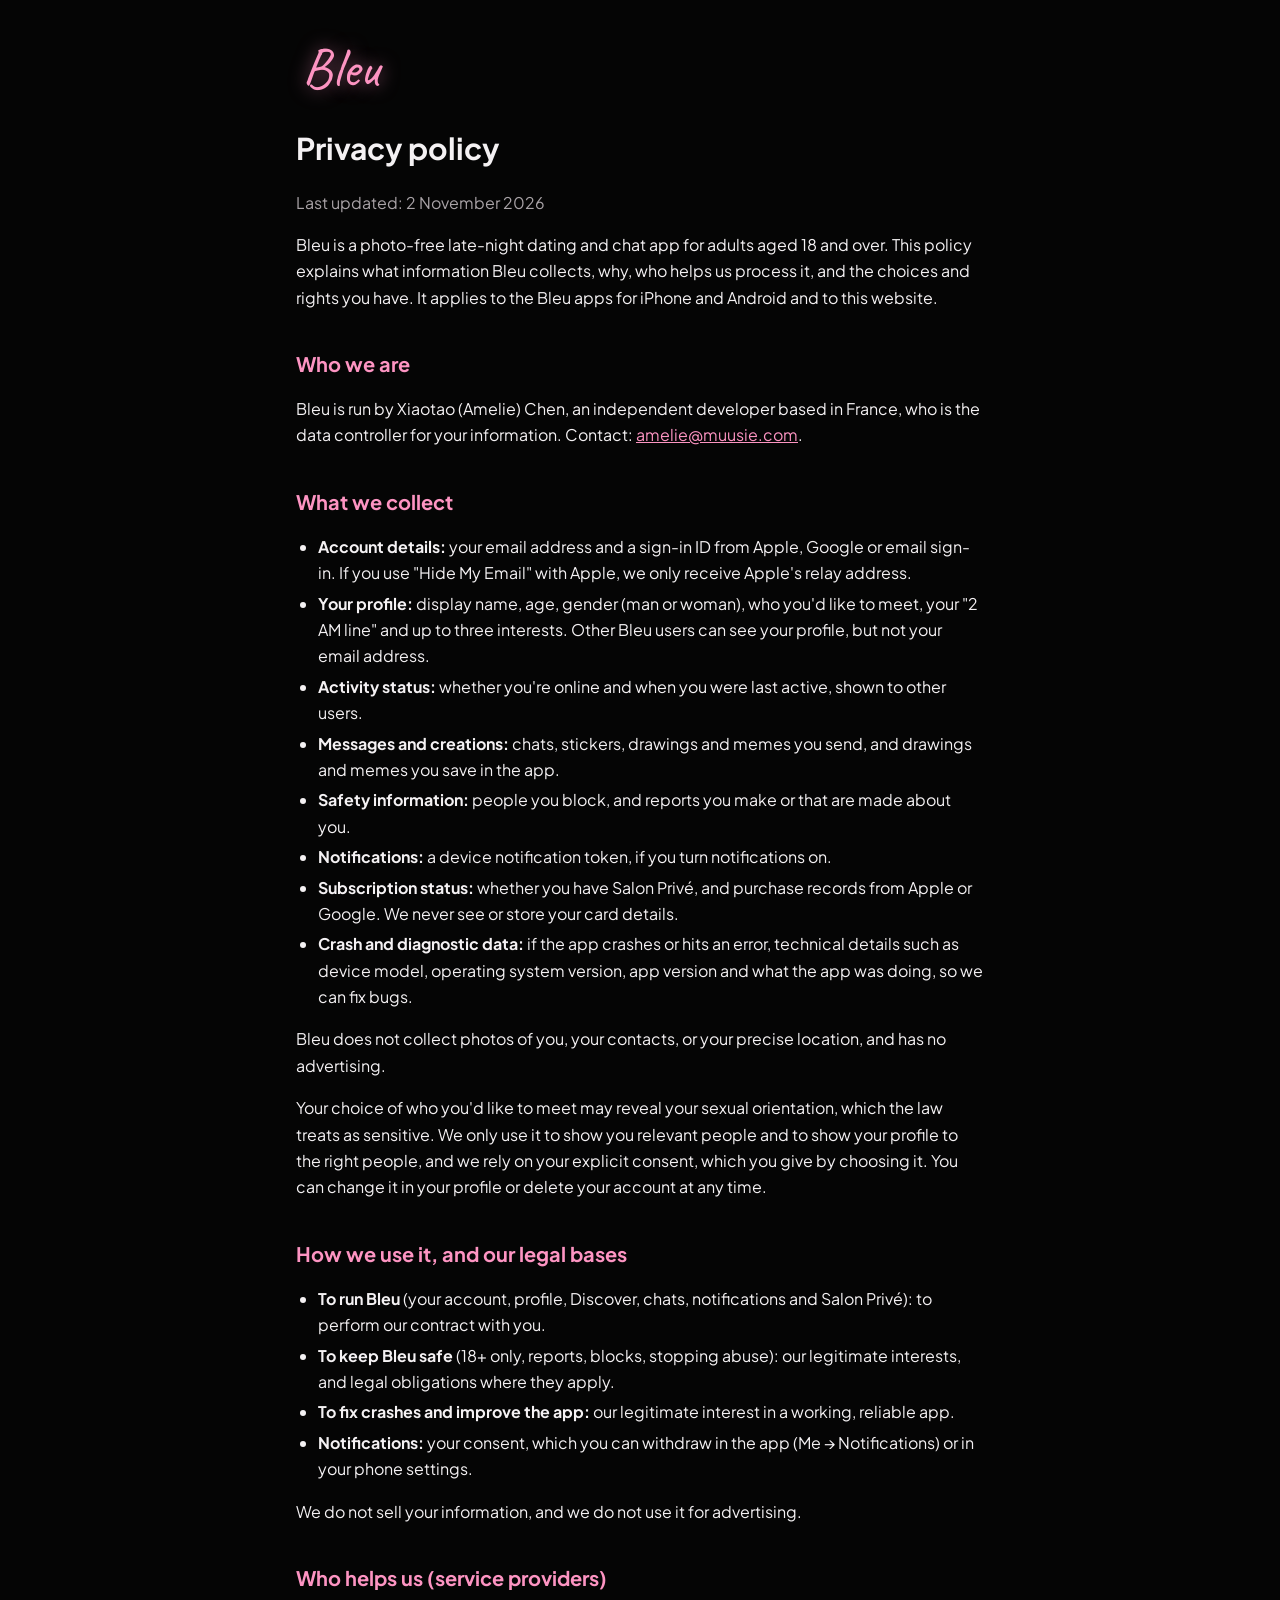
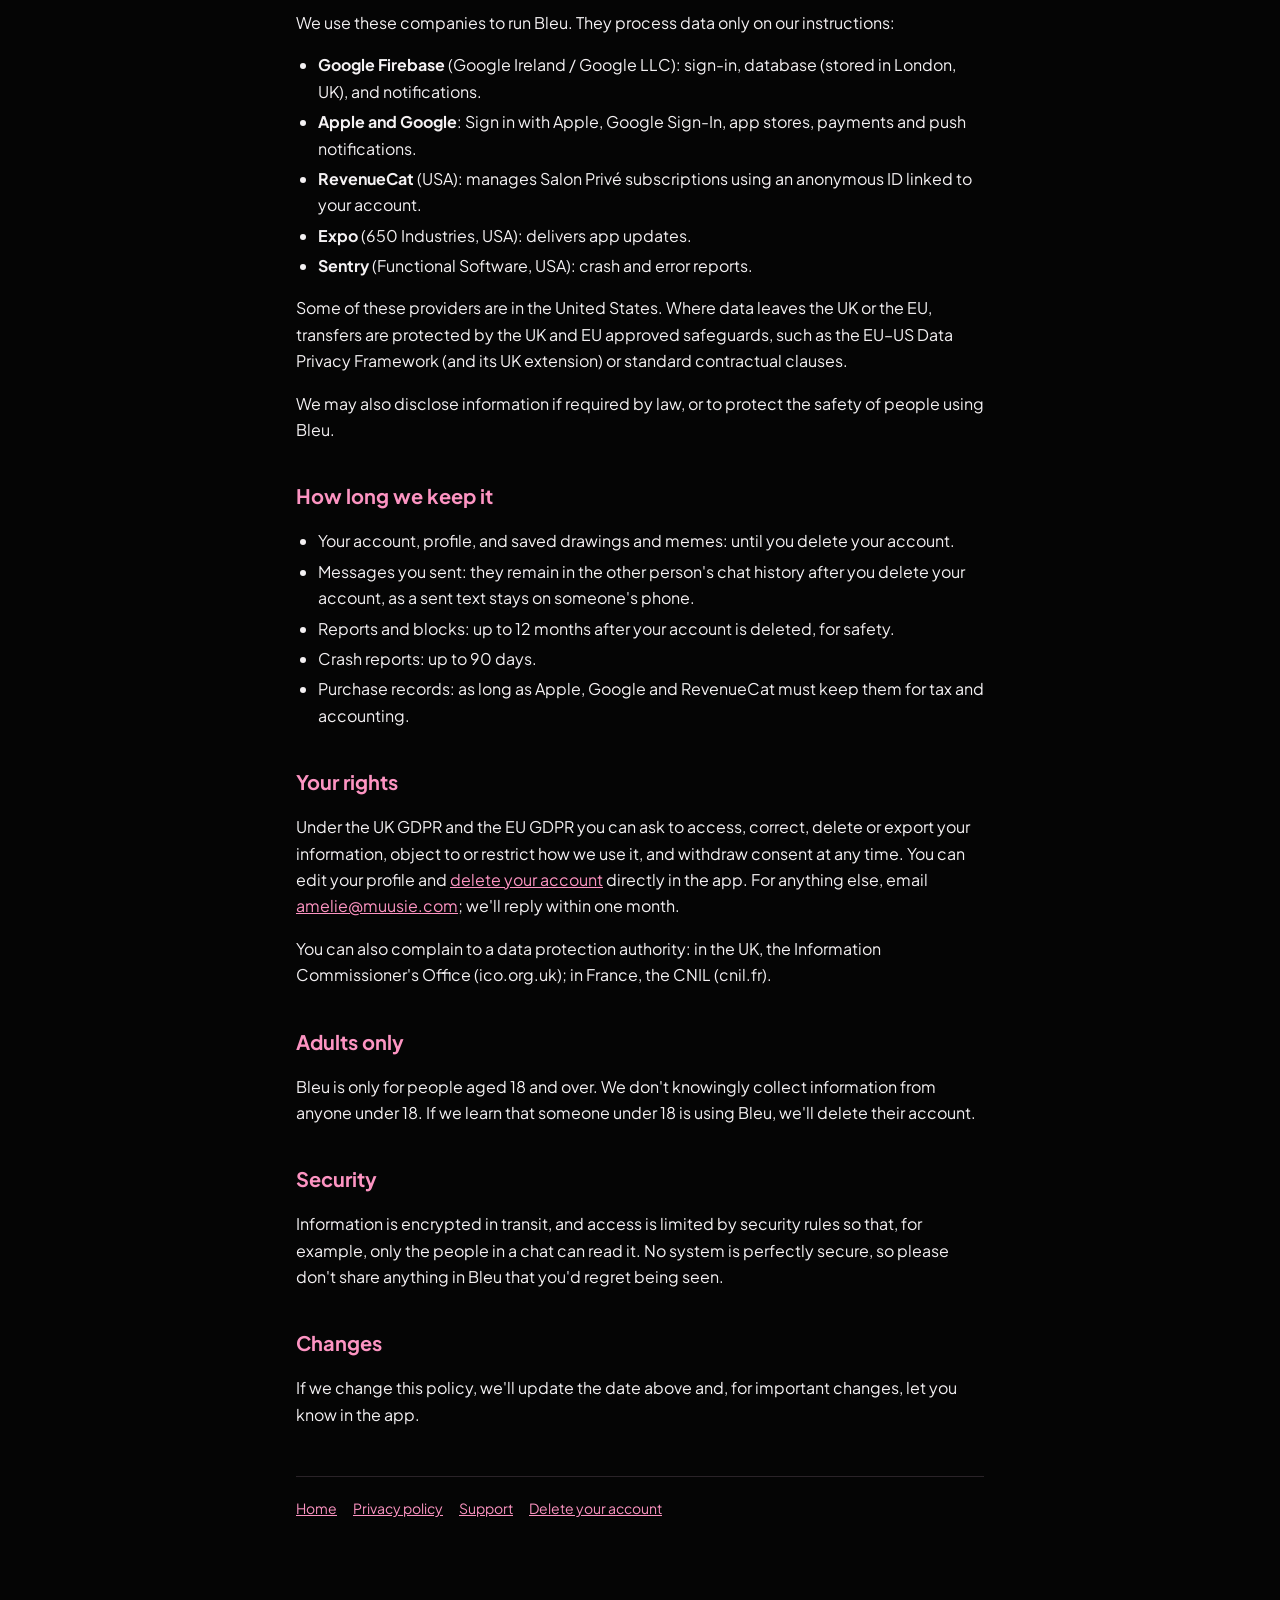
==== privacy.html @ 8142b042 "Create privacy.html" ====
<!doctype html>
<html lang="en-GB"><head><meta charset="utf-8"><meta name="viewport" content="width=device-width,initial-scale=1">
<link rel="preconnect" href="https://fonts.googleapis.com"><link href="https://fonts.googleapis.com/css2?family=Caveat:wght@700&family=Plus+Jakarta+Sans:wght@400;600&display=swap" rel="stylesheet">
<link rel="stylesheet" href="style.css">
<title>Bleu Privacy Policy</title></head><body><main>
<a class="logo" href="index.html">Bleu</a>
<h1>Privacy policy</h1>
<p class="muted">Last updated: 2 November 2026</p>
<p>Bleu is a photo-free late-night dating and chat app for adults aged 18 and over. This policy explains what information Bleu collects, why, who helps us process it, and the choices and rights you have. It applies to the Bleu apps for iPhone and Android and to this website.</p>

<h2>Who we are</h2>
<p>Bleu is run by Xiaotao (Amelie) Chen, an independent developer based in France, who is the data controller for your information. Contact: <a href="mailto:amelie@muusie.com">amelie@muusie.com</a>.</p>

<h2>What we collect</h2>
<ul>
<li><strong>Account details:</strong> your email address and a sign-in ID from Apple, Google or email sign-in. If you use "Hide My Email" with Apple, we only receive Apple's relay address.</li>
<li><strong>Your profile:</strong> display name, age, gender (man or woman), who you'd like to meet, your "2 AM line" and up to three interests. Other Bleu users can see your profile, but not your email address.</li>
<li><strong>Activity status:</strong> whether you're online and when you were last active, shown to other users.</li>
<li><strong>Messages and creations:</strong> chats, stickers, drawings and memes you send, and drawings and memes you save in the app.</li>
<li><strong>Safety information:</strong> people you block, and reports you make or that are made about you.</li>
<li><strong>Notifications:</strong> a device notification token, if you turn notifications on.</li>
<li><strong>Subscription status:</strong> whether you have Salon Privé, and purchase records from Apple or Google. We never see or store your card details.</li>
<li><strong>Crash and diagnostic data:</strong> if the app crashes or hits an error, technical details such as device model, operating system version, app version and what the app was doing, so we can fix bugs.</li>
</ul>
<p>Bleu does not collect photos of you, your contacts, or your precise location, and has no advertising.</p>
<p>Your choice of who you'd like to meet may reveal your sexual orientation, which the law treats as sensitive. We only use it to show you relevant people and to show your profile to the right people, and we rely on your explicit consent, which you give by choosing it. You can change it in your profile or delete your account at any time.</p>

<h2>How we use it, and our legal bases</h2>
<ul>
<li><strong>To run Bleu</strong> (your account, profile, Discover, chats, notifications and Salon Privé): to perform our contract with you.</li>
<li><strong>To keep Bleu safe</strong> (18+ only, reports, blocks, stopping abuse): our legitimate interests, and legal obligations where they apply.</li>
<li><strong>To fix crashes and improve the app:</strong> our legitimate interest in a working, reliable app.</li>
<li><strong>Notifications:</strong> your consent, which you can withdraw in the app (Me → Notifications) or in your phone settings.</li>
</ul>
<p>We do not sell your information, and we do not use it for advertising.</p>

<h2>Who helps us (service providers)</h2>
<p>We use these companies to run Bleu. They process data only on our instructions:</p>
<ul>
<li><strong>Google Firebase</strong> (Google Ireland / Google LLC): sign-in, database (stored in London, UK), and notifications.</li>
<li><strong>Apple and Google</strong>: Sign in with Apple, Google Sign-In, app stores, payments and push notifications.</li>
<li><strong>RevenueCat</strong> (USA): manages Salon Privé subscriptions using an anonymous ID linked to your account.</li>
<li><strong>Expo</strong> (650 Industries, USA): delivers app updates.</li>
<li><strong>Sentry</strong> (Functional Software, USA): crash and error reports.</li>
</ul>
<p>Some of these providers are in the United States. Where data leaves the UK or the EU, transfers are protected by the UK and EU approved safeguards, such as the EU–US Data Privacy Framework (and its UK extension) or standard contractual clauses.</p>
<p>We may also disclose information if required by law, or to protect the safety of people using Bleu.</p>

<h2>How long we keep it</h2>
<ul>
<li>Your account, profile, and saved drawings and memes: until you delete your account.</li>
<li>Messages you sent: they remain in the other person's chat history after you delete your account, as a sent text stays on someone's phone.</li>
<li>Reports and blocks: up to 12 months after your account is deleted, for safety.</li>
<li>Crash reports: up to 90 days.</li>
<li>Purchase records: as long as Apple, Google and RevenueCat must keep them for tax and accounting.</li>
</ul>

<h2>Your rights</h2>
<p>Under the UK GDPR and the EU GDPR you can ask to access, correct, delete or export your information, object to or restrict how we use it, and withdraw consent at any time. You can edit your profile and <a href="delete-account.html">delete your account</a> directly in the app. For anything else, email <a href="mailto:amelie@muusie.com">amelie@muusie.com</a>; we'll reply within one month.</p>
<p>You can also complain to a data protection authority: in the UK, the Information Commissioner's Office (ico.org.uk); in France, the CNIL (cnil.fr).</p>

<h2>Adults only</h2>
<p>Bleu is only for people aged 18 and over. We don't knowingly collect information from anyone under 18. If we learn that someone under 18 is using Bleu, we'll delete their account.</p>

<h2>Security</h2>
<p>Information is encrypted in transit, and access is limited by security rules so that, for example, only the people in a chat can read it. No system is perfectly secure, so please don't share anything in Bleu that you'd regret being seen.</p>

<h2>Changes</h2>
<p>If we change this policy, we'll update the date above and, for important changes, let you know in the app.</p>
<nav><a href="index.html">Home</a><a href="privacy.html">Privacy policy</a><a href="support.html">Support</a><a href="delete-account.html">Delete your account</a></nav>
</main></body></html>
---- style.css ----
:root{--bg:#050505;--ink:#f4f1f3;--muted:#a9a3a7;--pink:#FD94C2;--line:#2a2328}
*{box-sizing:border-box}
body{margin:0;background:var(--bg);color:var(--ink);font:16px/1.65 "Plus Jakarta Sans",system-ui,-apple-system,sans-serif}
main{max-width:720px;margin:0 auto;padding:40px 16px 80px}
a{color:var(--pink)}
.logo{font-family:Caveat,cursive;font-size:56px;line-height:1;color:var(--pink);text-decoration:none;text-shadow:0 0 18px rgba(253,148,194,.55);padding:0 6px}
h1{font-size:30px;margin:28px 0 4px}
h2{font-size:20px;margin:36px 0 8px;color:var(--pink)}
.muted{color:var(--muted)}
ul{padding-left:22px}
li{margin:4px 0}
nav{display:flex;flex-wrap:wrap;gap:16px;margin-top:48px;padding-top:20px;border-top:1px solid var(--line);font-size:14px}
.hero{font-family:Caveat,cursive;font-size:40px;margin:24px 0 8px}
.card{border:1px solid var(--line);border-radius:14px;padding:16px 18px;margin:16px 0}
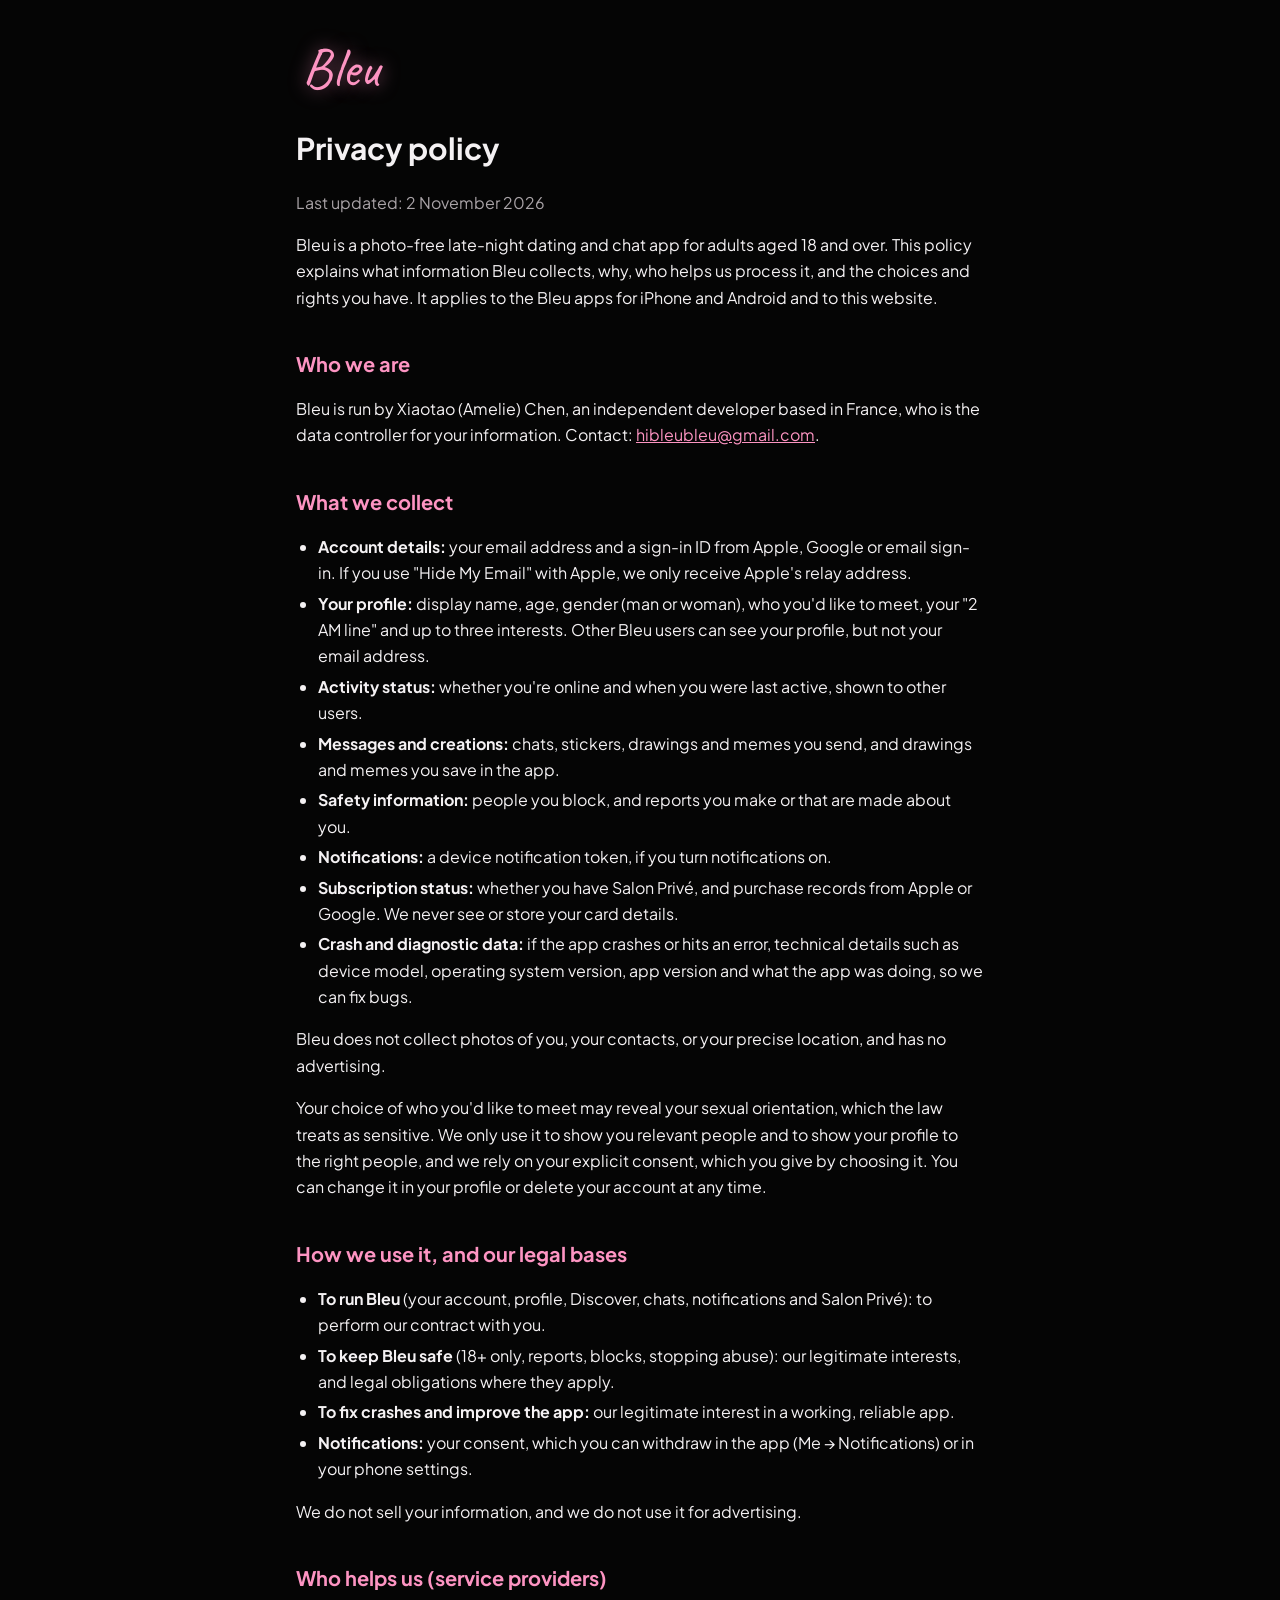
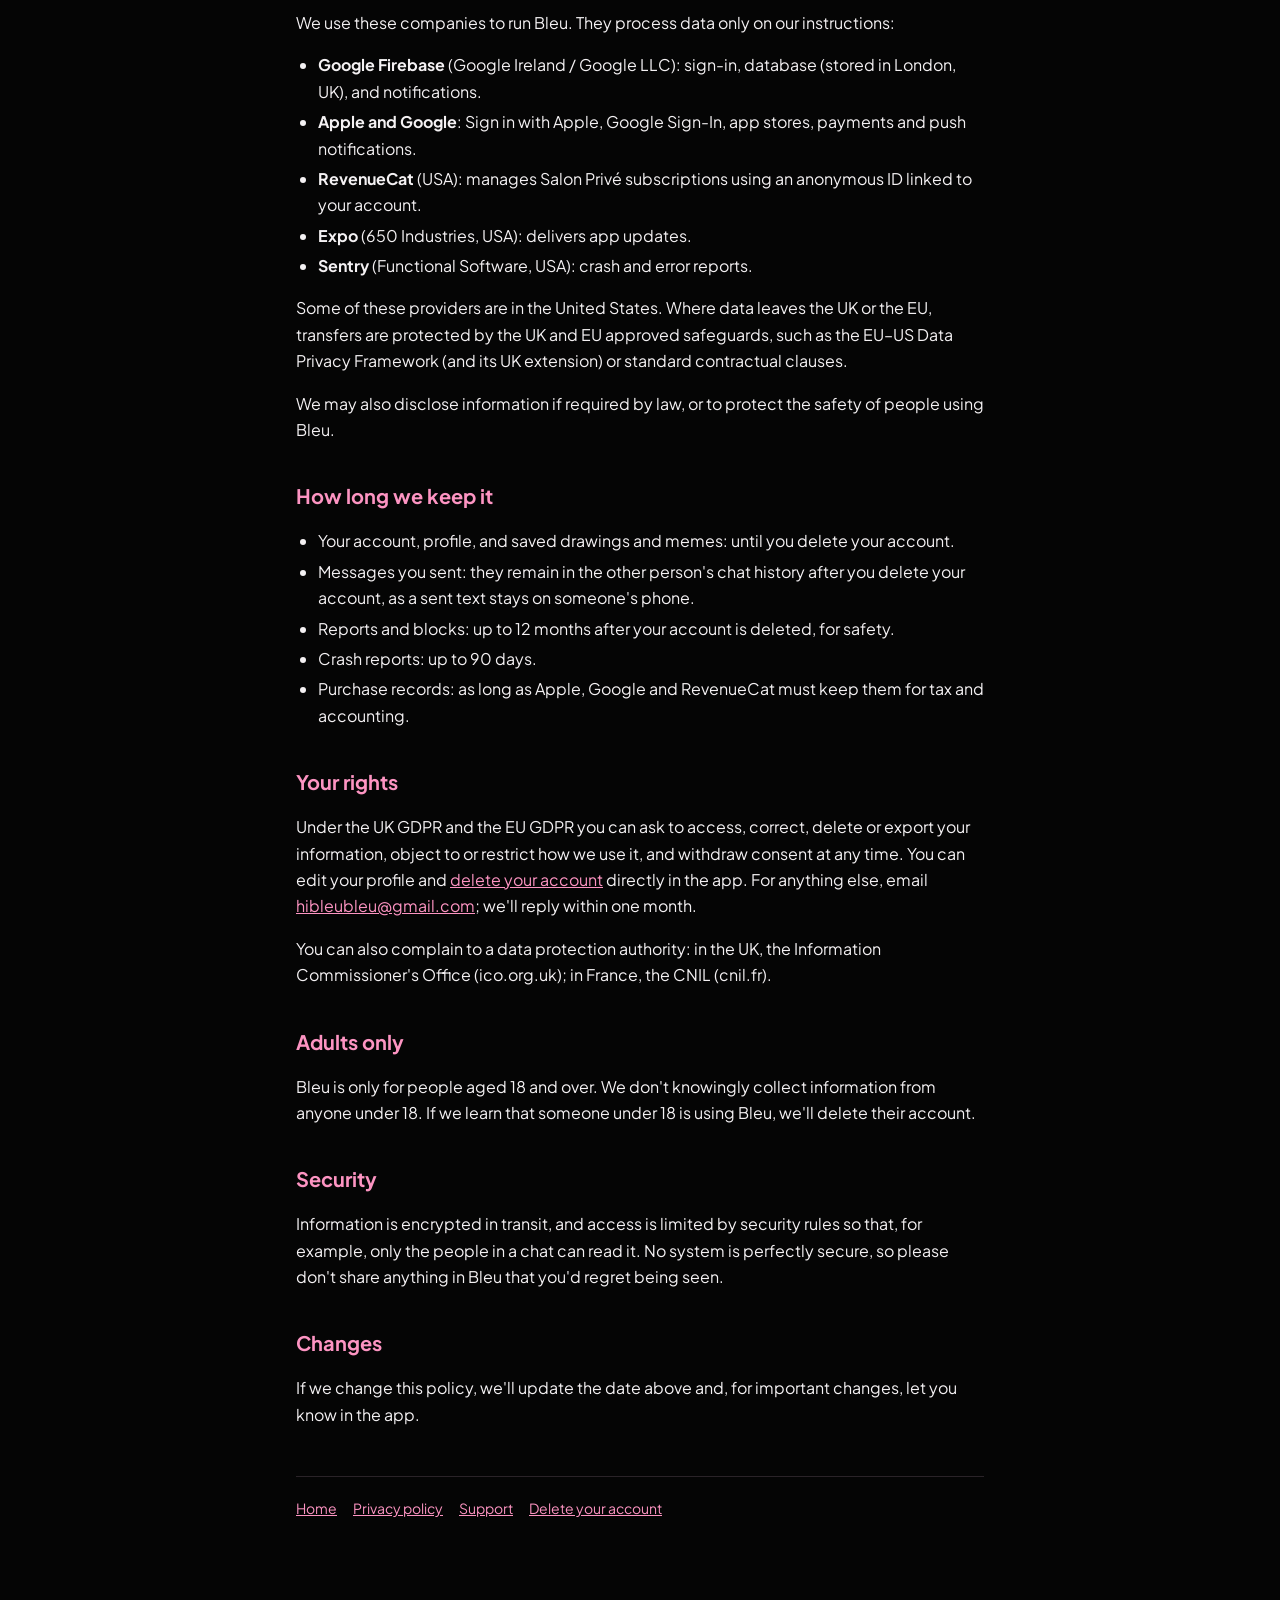
==== commit 1d1aeae5: "Update privacy.html" ====
--- a/privacy.html
+++ b/privacy.html
@@ -9,7 +9,7 @@
 <p>Bleu is a photo-free late-night dating and chat app for adults aged 18 and over. This policy explains what information Bleu collects, why, who helps us process it, and the choices and rights you have. It applies to the Bleu apps for iPhone and Android and to this website.</p>
 
 <h2>Who we are</h2>
-<p>Bleu is run by Xiaotao (Amelie) Chen, an independent developer based in France, who is the data controller for your information. Contact: <a href="mailto:amelie@muusie.com">amelie@muusie.com</a>.</p>
+<p>Bleu is run by Xiaotao (Amelie) Chen, an independent developer based in France, who is the data controller for your information. Contact: <a href="mailto:hibleubleu@gmail.com">hibleubleu@gmail.com</a>.</p>
 
 <h2>What we collect</h2>
 <ul>
@@ -56,7 +56,7 @@
 </ul>
 
 <h2>Your rights</h2>
-<p>Under the UK GDPR and the EU GDPR you can ask to access, correct, delete or export your information, object to or restrict how we use it, and withdraw consent at any time. You can edit your profile and <a href="delete-account.html">delete your account</a> directly in the app. For anything else, email <a href="mailto:amelie@muusie.com">amelie@muusie.com</a>; we'll reply within one month.</p>
+<p>Under the UK GDPR and the EU GDPR you can ask to access, correct, delete or export your information, object to or restrict how we use it, and withdraw consent at any time. You can edit your profile and <a href="delete-account.html">delete your account</a> directly in the app. For anything else, email <a href="mailto:hibleubleu@gmail.com">hibleubleu@gmail.com</a>; we'll reply within one month.</p>
 <p>You can also complain to a data protection authority: in the UK, the Information Commissioner's Office (ico.org.uk); in France, the CNIL (cnil.fr).</p>
 
 <h2>Adults only</h2>
